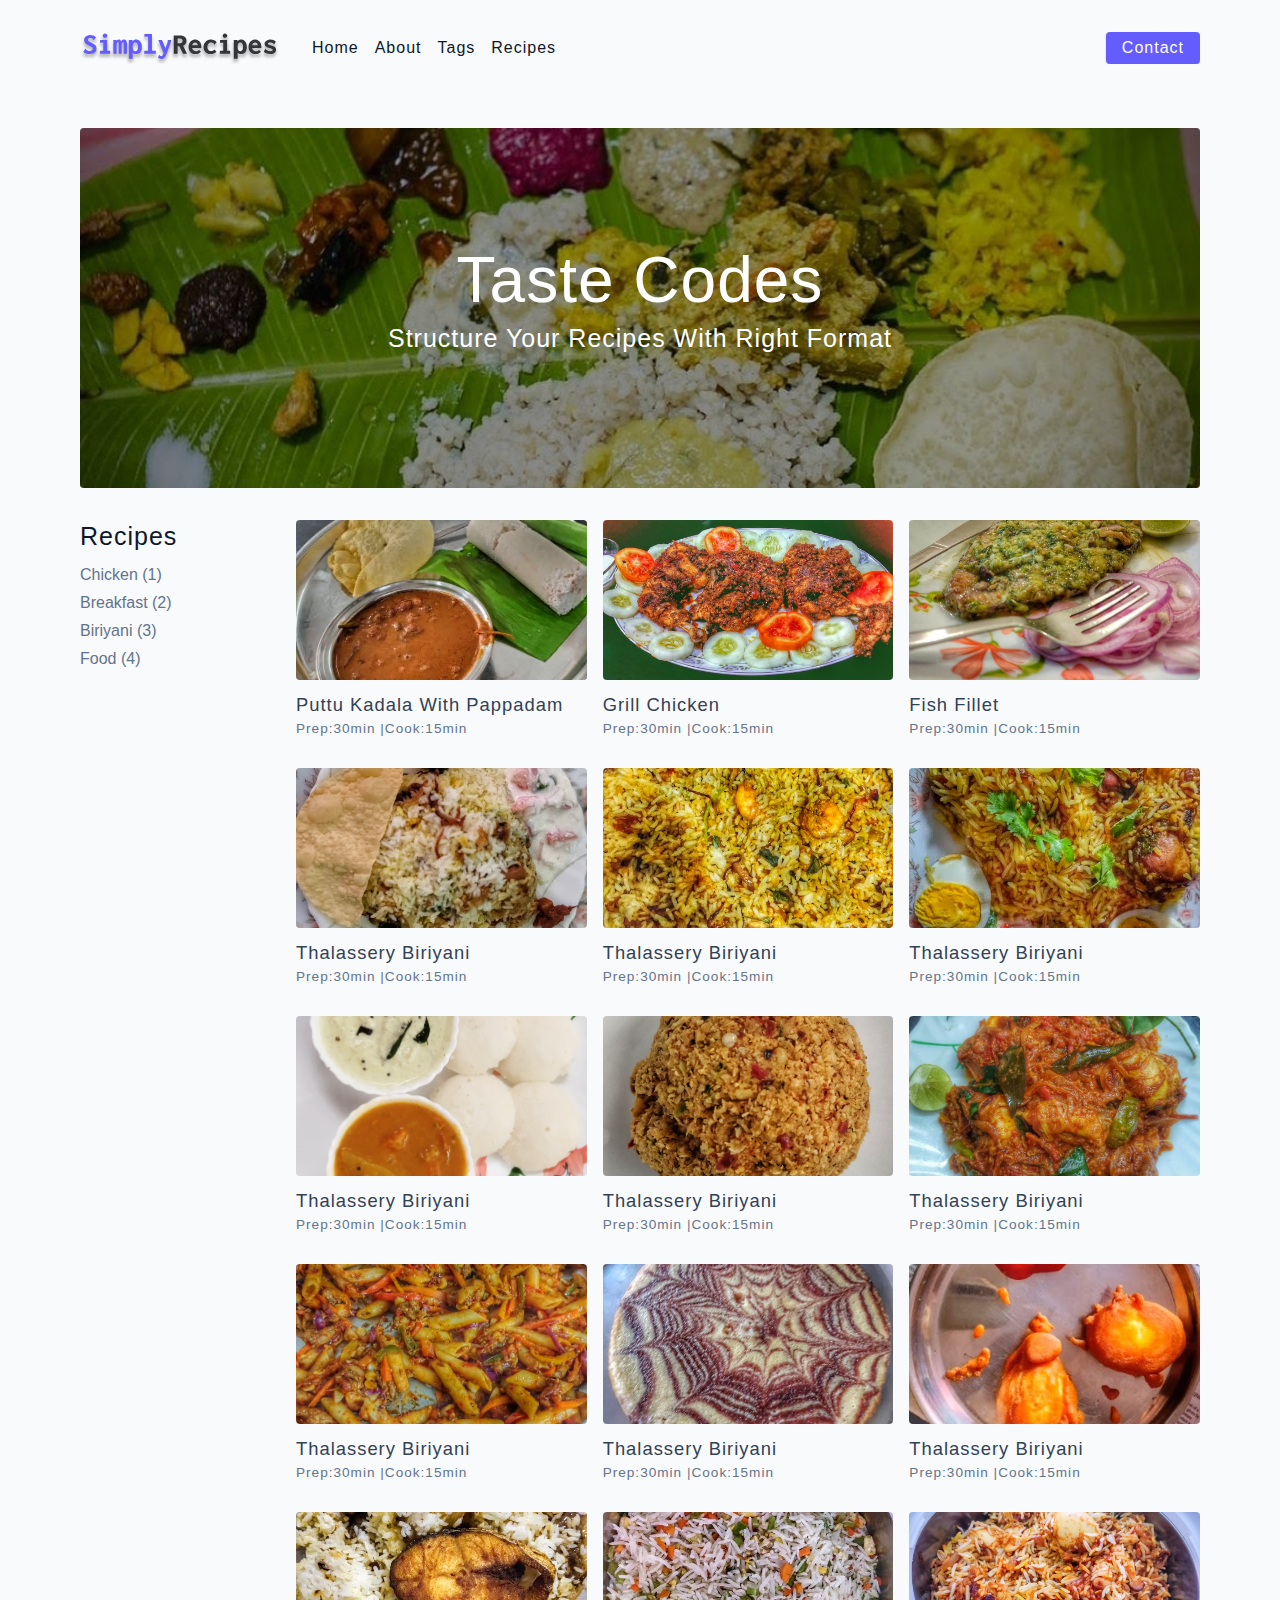
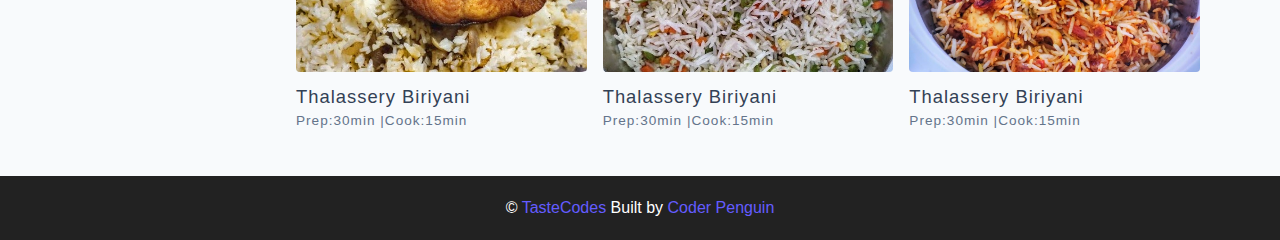
==== index.html @ 30516358 "complete" ====
<!DOCTYPE html>
<html lang="en">

<head>
    <meta charset="UTF-8" />
    <meta http-equiv="X-UA-Compatible" content="IE=edge" />
    <meta name="viewport" content="width=device-width, initial-scale=1.0" />
    <title>Taste Codes</title>
    <!-- favicon -->
    <link rel="shortcut icon" href="./assets/favicon1.ico" type="image/x-icon" />
    <!-- normalize -->
    <link rel="stylesheet" href="./css/normalize.css" />
    <!-- font-awesome -->
    <link rel="stylesheet" href="https://cdnjs.cloudflare.com/ajax/libs/font-awesome/5.14.0/css/all.min.css" />
    <!-- main css -->
    <link rel="stylesheet" href="./css/main.css" />
</head>

<body>
    <!-- nav  -->
    <nav class="navbar">
        <div class="nav-center">
            <div class="nav-header">
                <a href="index.html" class="nav-logo">
                    <img src="./assets/logo.svg" alt="simply recipes" />
                </a>
                <button class="nav-btn btn">
        <i class="fas fa-align-justify"></i>
      </button>
            </div>
            <div class="nav-links">
                <a href="index.html" class="nav-link"> home </a>
                <a href="about.html" class="nav-link"> about </a>
                <a href="tags.html" class="nav-link"> tags </a>
                <a href="recipes.html" class="nav-link"> recipes </a>

                <div class="nav-link contact-link">
                    <a href="contact.html" class="btn"> contact </a>
                </div>
            </div>
        </div>
    </nav>
    <!-- end of nav -->
    <!--main-->
    <main class="page">
        <!--header-->
        <header class="hero">
            <div class="hero-container">
                <div class="hero-text">
                    <h1>Taste Codes</h1>
                    <h4>Structure your recipes with right format</h4>
                </div>
            </div>
        </header>
        <!--end of header-->
        <!--recipes container-->
        <section class="recipes-container">
            <!--tags container-->
            <div class="tags-container">
                <h4>Recipes</h4>
                <div class="tags-list">
                    <a href="tag-template.html">Chicken (1)</a>
                    <a href="tag-template.html">breakfast (2)</a>
                    <a href="tag-template.html">Biriyani (3)</a>
                    <a href="tag-template.html">Food (4)</a>
                </div>
            </div>
            <!--end of tags container-->
            <!--recipes list-->
            <div class=" recipes-list ">
                <!--single recipes-->
                <a href="single-recipe.html" class="recipe">
                    <img src="./assets/recipes/puttu kadala.jpeg" class="img recipe-img" alt="" />
                    <h5>Puttu Kadala with Pappadam</h5>
                    <p>Prep:30min |Cook:15min
                    </p>
                </a>
                <!--end of single recipes-->
                <!--single recipes-->
                <a href="single-recipe.html" class="recipe">
                    <img src="./assets/recipes/grillchicken.jpeg" class="img recipe-img" alt="" />
                    <h5>Grill Chicken</h5>
                    <p>Prep:30min |Cook:15min
                    </p>
                    <!--single recipes-->
                    <a href="single-recipe.html" class="recipe">
                        <img src="./assets/recipes/fish fillet.jpeg" class="img recipe-img" alt="" />
                        <h5>Fish Fillet</h5>
                        <p>Prep:30min |Cook:15min
                        </p>
                    </a>
                    <!--end of single recipes-->
                    <!--single recipes-->
                    <a href="single-recipe.html" class="recipe">
                        <img src="./assets/recipes/thalassery biriyani.jpeg" class="img recipe-img" alt="" />
                        <h5>Thalassery Biriyani
                        </h5>
                        <p>Prep:30min |Cook:15min
                        </p>
                    </a>
                    <!--end of single recipes-->
                    <!--single recipes-->
                    <a href="single-recipe.html" class="recipe">
                        <img src="./assets/recipes/prwans biriyani.jpeg" class="img recipe-img" alt="" />
                        <h5>Thalassery Biriyani
                        </h5>
                        <p>Prep:30min |Cook:15min
                        </p>
                    </a>
                    <!--end of single recipes-->
                    <!--single recipes-->
                    <a href="single-recipe.html" class="recipe">
                        <img src="./assets/recipes/hyderabadi biriyani.jpeg" class="img recipe-img" alt="" />
                        <h5>Thalassery Biriyani
                        </h5>
                        <p>Prep:30min |Cook:15min
                        </p>
                    </a>
                    <!--end of single recipes-->
                    <!--single recipes-->
                    <a href="single-recipe.html" class="recipe">
                        <img src="./assets/recipes/idli.jpeg" class="img recipe-img" alt="" />
                        <h5>Thalassery Biriyani
                        </h5>
                        <p>Prep:30min |Cook:15min
                        </p>
                    </a>
                    <!--end of single recipes-->
                    <!--single recipes-->
                    <a href="single-recipe.html" class="recipe">
                        <img src="./assets/recipes/chammanthi.jpeg" class="img recipe-img" alt="" />
                        <h5>Thalassery Biriyani
                        </h5>
                        <p>Prep:30min |Cook:15min
                        </p>
                    </a>
                    <!--end of single recipes-->
                    <!--single recipes-->
                    <a href="single-recipe.html" class="recipe">
                        <img src="./assets/recipes/chicken chukka.jpeg" class="img recipe-img" alt="" />
                        <h5>Thalassery Biriyani
                        </h5>
                        <p>Prep:30min |Cook:15min
                        </p>
                    </a>
                    <!--end of single recipes-->
                    <!--single recipes-->
                    <a href="single-recipe.html" class="recipe">
                        <img src="./assets/recipes/pasta.jpeg" class="img recipe-img" alt="" />
                        <h5>Thalassery Biriyani
                        </h5>
                        <p>Prep:30min |Cook:15min
                        </p>
                    </a>
                    <!--end of single recipes-->
                    <!--single recipes-->
                    <a href="single-recipe.html" class="recipe">
                        <img src="./assets/recipes/marble cake.jpeg" class="img recipe-img" alt="" />
                        <h5>Thalassery Biriyani
                        </h5>
                        <p>Prep:30min |Cook:15min
                        </p>
                    </a>
                    <!--end of single recipes-->
                    <!--single recipes-->
                    <a href="single-recipe.html" class="recipe">
                        <img src="./assets/recipes/mutta burji.jpeg" class="img recipe-img" alt="" />
                        <h5>Thalassery Biriyani
                        </h5>
                        <p>Prep:30min |Cook:15min
                        </p>
                    </a>
                    <!--end of single recipes-->
                    <!--single recipes-->
                    <a href="single-recipe.html" class="recipe">
                        <img src="./assets/recipes/fish biriyani.jpeg" class="img recipe-img" alt="" />
                        <h5>Thalassery Biriyani
                        </h5>
                        <p>Prep:30min |Cook:15min
                        </p>
                    </a>
                    <!--end of single recipes-->
                    <!--single recipes-->
                    <a href="single-recipe.html" class="recipe">
                        <img src="./assets/recipes/fried rice.jpeg" class="img recipe-img" alt="" />
                        <h5>Thalassery Biriyani
                        </h5>
                        <p>Prep:30min |Cook:15min
                        </p>
                    </a>
                    <!--end of single recipes-->
                    <!--single recipes-->
                    <a href="single-recipe.html" class="recipe">
                        <img src="./assets/recipes/egg biriyani.jpeg" class="img recipe-img" alt="" />
                        <h5>Thalassery Biriyani
                        </h5>
                        <p>Prep:30min |Cook:15min
                        </p>
                    </a>
                    <!--end of single recipes-->
            </div>
            <!--end of recipes list-->
        </section>
        <!--end of recipes container-->
    </main>
    <!--end of main-->
    <!--footer-->
    <footer class="page-footer ">
        <p>&copy;
            <span id="date "></span>
            <span class="footer-logo ">TasteCodes
                </span>Built by
            <a href="https://www.google.com/ ">Coder Penguin</p>
    </footer>
    <script src=" ./js/app.js ">
    </script>
</body>

</html>
---- css/main.css ----
*,
::after,
::before {
    box-sizing: border-box;
}


/* fonts */

@import url('https://fonts.googleapis.com/css2?family=Roboto:wght@400;500;600&family=Montserrat&display=swap');
html {
    font-size: 100%;
}


/*16px*/

:root {
    /* colors */
    --primary-100: #e2e0ff;
    --primary-200: #c1beff;
    --primary-300: #a29dff;
    --primary-400: #837dff;
    --primary-500: #645cff;
    --primary-600: #504acc;
    --primary-700: #3c3799;
    --primary-800: #282566;
    --primary-900: #141233;
    /* grey */
    --grey-50: #f8fafc;
    --grey-100: #f1f5f9;
    --grey-200: #e2e8f0;
    --grey-300: #cbd5e1;
    --grey-400: #94a3b8;
    --grey-500: #64748b;
    --grey-600: #475569;
    --grey-700: #334155;
    --grey-800: #1e293b;
    --grey-900: #0f172a;
    /* rest of the colors */
    --black: #222;
    --white: #fff;
    --red-light: #f8d7da;
    --red-dark: #842029;
    --green-light: #d1e7dd;
    --green-dark: #0f5132;
    /* fonts  */
    --headingFont: 'Roboto', sans-serif;
    --bodyFont: 'Nunito', sans-serif;
    --smallText: 0.7em;
    /* rest of the vars */
    --backgroundColor: var(--grey-50);
    --textColor: var(--grey-900);
    --borderRadius: 0.25rem;
    --letterSpacing: 1px;
    --transition: 0.3s ease-in-out all;
    --max-width: 1120px;
    --fixed-width: 600px;
    /* box shadow*/
    --shadow-1: 0 1px 3px 0 rgba(0, 0, 0, 0.1), 0 1px 2px 0 rgba(0, 0, 0, 0.06);
    --shadow-2: 0 4px 6px -1px rgba(0, 0, 0, 0.1), 0 2px 4px -1px rgba(0, 0, 0, 0.06);
    --shadow-3: 0 10px 15px -3px rgba(0, 0, 0, 0.1), 0 4px 6px -2px rgba(0, 0, 0, 0.05);
    --shadow-4: 0 20px 25px -5px rgba(0, 0, 0, 0.1), 0 10px 10px -5px rgba(0, 0, 0, 0.04);
}

body {
    background: var(--backgroundColor);
    font-family: var(--bodyFont);
    font-weight: 400;
    line-height: 1.75;
    color: var(--textColor);
}

p {
    margin-top: 0;
    margin-bottom: 1.5rem;
    max-width: 40em;
}

h1,
h2,
h3,
h4,
h5 {
    margin: 0;
    margin-bottom: 1.38rem;
    font-family: var(--headingFont);
    font-weight: 400;
    line-height: 1.3;
    text-transform: capitalize;
    letter-spacing: var(--letterSpacing);
}

h1 {
    margin-top: 0;
    font-size: 3.052rem;
}

h2 {
    font-size: 2.441rem;
}

h3 {
    font-size: 1.953rem;
}

h4 {
    font-size: 1.563rem;
}

h5 {
    font-size: 1.25rem;
}

small,
.text-small {
    font-size: var(--smallText);
}

a {
    text-decoration: none;
}

ul {
    list-style-type: none;
    padding: 0;
}

.img {
    width: 100%;
    display: block;
    object-fit: cover;
}


/* buttons */

.btn {
    cursor: pointer;
    color: var(--white);
    background: var(--primary-500);
    border: transparent;
    border-radius: var(--borderRadius);
    letter-spacing: var(--letterSpacing);
    padding: 0.375rem 0.75rem;
    box-shadow: var(--shadow-1);
    transition: var(--transtion);
    text-transform: capitalize;
    display: inline-block;
}

.btn:hover {
    background: var(--primary-700);
    box-shadow: var(--shadow-3);
}

.btn-hipster {
    color: var(--primary-500);
    background: var(--primary-200);
}

.btn-hipster:hover {
    color: var(--primary-200);
    background: var(--primary-700);
}

.btn-block {
    width: 100%;
}


/* alerts */

.alert {
    padding: 0.375rem 0.75rem;
    margin-bottom: 1rem;
    border-color: transparent;
    border-radius: var(--borderRadius);
}

.alert-danger {
    color: var(--red-dark);
    background: var(--red-light);
}

.alert-success {
    color: var(--green-dark);
    background: var(--green-light);
}


/* form */

.form {
    width: 90vw;
    max-width: var(--fixed-width);
    background: var(--white);
    border-radius: var(--borderRadius);
    box-shadow: var(--shadow-2);
    padding: 2rem 2.5rem;
    margin: 3rem auto;
}

.form-label {
    display: block;
    font-size: var(--smallText);
    margin-bottom: 0.5rem;
    text-transform: capitalize;
    letter-spacing: var(--letterSpacing);
}

.form-input,
.form-textarea {
    width: 100%;
    padding: 0.375rem 0.75rem;
    border-radius: var(--borderRadius);
    background: var(--backgroundColor);
    border: 1px solid var(--grey-200);
}

.form-row {
    margin-bottom: 1rem;
}

.form-textarea {
    height: 7rem;
}

::placeholder {
    font-family: inherit;
    color: var(--grey-400);
}

.form-alert {
    color: var(--red-dark);
    letter-spacing: var(--letterSpacing);
    text-transform: capitalize;
}


/* alert */

@keyframes spinner {
    to {
        transform: rotate(360deg);
    }
}

.loading {
    width: 6rem;
    height: 6rem;
    border: 5px solid var(--grey-400);
    border-radius: 50%;
    border-top-color: var(--primary-500);
    animation: spinner 0.6s linear infinite;
}

.loading {
    margin: 0 auto;
}


/* title */

.title {
    text-align: center;
}

.title-underline {
    background: var(--primary-500);
    width: 7rem;
    height: 0.25rem;
    margin: 0 auto;
    margin-top: -1rem;
}


/*
=============== 
Navbar
===============
*/

.navbar {
    display: flex;
    align-items: center;
    justify-content: center;
}

.nav-center {
    width: 90vw;
    max-width: var(--max-width);
}

.nav-header {
    height: 6rem;
    display: flex;
    justify-content: space-between;
    align-items: center;
}

.nav-header img {
    width: 200px;
}

.nav-logo {
    display: flex;
    align-items: flex-end;
}

.nav-btn {
    padding: 0.15rem 0.75rem;
}

.nav-btn i {
    font-size: 1.25rem;
}

.nav-links {
    height: 0;
    overflow: hidden;
    display: flex;
    flex-direction: column;
    transition: var(--transition);
}

.show-links {
    height: 23.9375rem;
}

.nav-link {
    display: block;
    text-align: center;
    font-size: 1.25rem;
    text-transform: capitalize;
    color: var(--grey-900);
    letter-spacing: var(--letterSpacing);
    padding: 1rem 0;
    border-top: 1px solid var(--grey-500);
    transition: var(--transition);
}

.nav-link:hover {
    color: var(--primary-500);
}

.contact-link a {
    padding: 0.15rem 1rem;
}

@media screen and (min-width: 992px) {
    .navbar {
        height: 6rem;
    }
    .nav-center {
        display: flex;
        align-items: center;
    }
    .nav-header {
        padding: 0;
        margin-right: 2rem;
        height: auto;
    }
    .nav-btn {
        display: none;
    }
    .nav-links {
        height: auto !important;
        flex-direction: row;
        align-items: center;
        width: 100%;
    }
    .nav-link {
        padding: 0;
        border-top: none;
        margin-right: 1rem;
        font-size: 1rem;
    }
    .contact-link {
        margin-right: 0;
        margin-left: auto;
    }
}


/*
=============== 
Page
===============
*/

.page {
    width: 90vw;
    max-width: var(--max-width);
    margin: 0 auto;
}

.page {
    padding-top: 2rem;
    min-height: calc(100vh - (6rem + 4rem));
}


/*
=============== 
Footer
===============
*/

.page-footer {
    text-align: center;
    height: 4rem;
    display: flex;
    align-items: center;
    justify-content: center;
    background: var(--black);
    color: var(--white);
}

.page-footer h5 {
    margin-top: 0;
    margin-bottom: 0;
}

.page-footer p {
    margin-bottom: 0;
}

.page-footer .footer-logo,
.page-footer a {
    color: var(--primary-500);
}


/*
=============== 
Hero
===============
*/

.hero {
    height: 40vh;
    position: relative;
    margin-bottom: 2rem;
    background: url('../assets/kerala\ sdaya1.jpg') center/cover no-repeat;
    border-radius: var(--borderRadius);
}

.hero-container {
    position: absolute;
    top: 0;
    left: 0;
    width: 100%;
    height: 100%;
    display: flex;
    align-items: center;
    justify-content: center;
    background: rgba(0, 0, 0, 0.4);
    border-radius: var(--borderRadius);
}

.hero-text {
    color: var(--white);
    text-align: center;
}

@media only screen and (min-width: 768px) {
    .hero-text h1 {
        font-size: 4rem;
        margin-bottom: 0;
    }
}


/*
=============== 
Recipes 
===============
*/

.recipes-container {
    display: grid;
    gap: 2rem 1rem;
}

.recipes-list {
    display: grid;
    gap: 2rem 1rem;
    padding-bottom: 3rem;
}

.tags-container {
    order: 1;
    display: flex;
    flex-direction: column;
    padding-bottom: 3rem;
    /* background: blue; */
}

.tags-container h4 {
    margin-bottom: 0.5rem;
    font-weight: 500;
}

.tags-list {
    display: grid;
    grid-template-columns: 1fr 1fr 1fr;
}

.tags-list a {
    text-transform: capitalize;
    display: block;
    color: var(--grey-500);
    transition: var(--transition);
}

.tags-list a:hover {
    color: var(--primary-500);
}

.recipe {
    display: block;
}

.recipe-img {
    height: 15rem;
    border-radius: var(--borderRadius);
    margin-bottom: 1rem;
}

.recipe h5 {
    margin-bottom: 0;
    margin-top: 0.25rem;
    line-height: 1;
    color: var(--grey-700);
}

.recipe p {
    margin-bottom: 0;
    line-height: 1;
    color: var(--grey-500);
    margin-top: 0.5rem;
    letter-spacing: var(--letterSpacing);
}

@media screen and (min-width: 576px) {
    .recipes-list {
        grid-template-columns: 1fr 1fr;
    }
    .recipe-img {
        height: 10rem;
    }
}

@media screen and (min-width: 992px) {
    .recipes-container {
        grid-template-columns: 200px 1fr;
        gap: 1rem;
    }
    .recipes-list {
        grid-template-columns: 1fr 1fr;
    }
    .recipe p {
        font-size: 0.85rem;
    }
    .tags-container {
        order: 0;
        /* background: blue; */
    }
    .tags-list {
        display: grid;
        grid-template-columns: 1fr;
    }
}

@media screen and (min-width: 1200px) {
    .recipe h5 {
        font-size: 1.15rem;
    }
    .recipes-list {
        grid-template-columns: 1fr 1fr 1fr;
    }
}


/*
=============== 
Error
===============
*/

.error-page {
    text-align: center;
    padding-top: 5rem;
}

.error-page h1 {
    font-size: 9rem;
}


/*
=============== 
About Page
===============
*/

.about-page h2 {
    text-transform: none;
    font-weight: bold;
}

.about-page {
    display: grid;
    gap: 2rem 4rem;
    padding-bottom: 3rem;
}

.about-img {
    border-radius: var(--borderRadius);
    height: 300px;
}

@media screen and (min-width: 992px) {
    .about-page {
        grid-template-columns: 1fr 1fr;
        grid-template-rows: 400px;
        align-items: center;
    }
    .about-img {
        height: 100%;
    }
}

.featured-title {
    text-align: center;
}


/*
=============== 
Contact Page
===============
*/

.contact-form {
    width: 100%;
    margin: 0;
}

.contact-container {
    display: grid;
    gap: 2rem 3rem;
    padding-bottom: 3rem;
}

@media screen and (min-width: 992px) {
    .contact-container {
        grid-template-columns: 1fr 450px;
        align-items: center;
    }
}


/*
=============== 
Tags Page
===============
*/

.tags-wrapper {
    display: grid;
    gap: 2rem;
    padding-bottom: 3rem;
}

.tag {
    background: var(--grey-500);
    border-radius: var(--borderRadius);
    text-align: center;
    color: var(--white);
    transition: var(--transition);
    padding: 0.75rem 0;
}

.tag:hover {
    background: var(--primary-500);
}

.tag h5,
.tag p {
    margin-bottom: 0;
}

.tag h5 {
    font-weight: 600;
}

@media screen and (min-width: 576px) {
    .tags-wrapper {
        grid-template-columns: 1fr 1fr;
    }
}

@media screen and (min-width: 992px) {
    .tags-wrapper {
        grid-template-columns: 1fr 1fr 1fr;
    }
}


/*
=============== 
Recipe Template
===============
*/

.recipe-hero {
    display: grid;
    gap: 3rem;
}

.recipe-hero-img {
    height: 300px;
    border-radius: var(--borderRadius);
}

.recipe-info p {
    color: var(--grey-600);
}

.recipe-icons {
    display: grid;
    grid-template-columns: repeat(3, 1fr);
    gap: 1rem;
    margin: 2rem 0;
    text-align: center;
}

.recipe-icons i {
    font-size: 1.5rem;
    color: var(--primary-500);
}

.recipe-icons h5,
.recipe-icons p {
    margin-bottom: 0;
    font-size: 0.85em;
}

.recipe-icons p {
    color: var(--grey-600);
}

.recipe-tags {
    display: flex;
    align-items: center;
    flex-wrap: wrap;
    font-size: 0.7em;
    font-weight: 600;
}

.recipe-tags a {
    background: var(--primary-500);
    border-radius: var(--borderRadius);
    color: var(--white);
    padding: 0.05rem 0.5rem;
    margin: 0 0.25rem;
    text-transform: capitalize;
}

@media screen and (min-width: 992px) {
    .recipe-hero {
        grid-template-columns: 4fr 5fr;
        align-items: center;
    }
}

.recipe-content {
    padding: 3rem 0;
    display: grid;
    gap: 2rem 5rem;
}

@media screen and (min-width: 992px) {
    .recipe-content {
        grid-template-columns: 2fr 1fr;
    }
}

.single-instruction header {
    display: grid;
    grid-template-columns: auto 1fr;
    gap: 1.5rem;
    align-items: center;
}

.single-instruction header p {
    text-transform: uppercase;
    font-weight: 600;
    color: var(--primary-500);
    margin-bottom: 0;
}

.single-instruction>p {
    color: var(--grey-700);
}

.single-instruction header div {
    height: 2px;
    background: var(--grey-300);
}

.second-column {
    display: grid;
    row-gap: 2rem;
}

.single-ingredient {
    border-bottom: 2px solid var(--grey-300);
    padding-bottom: 0.75rem;
    color: var(--grey-700);
}

.single-tool {
    border-bottom: 2px solid var(--grey-300);
    padding-bottom: 0.75rem;
    color: var(--primary-500);
    text-transform: capitalize;
}
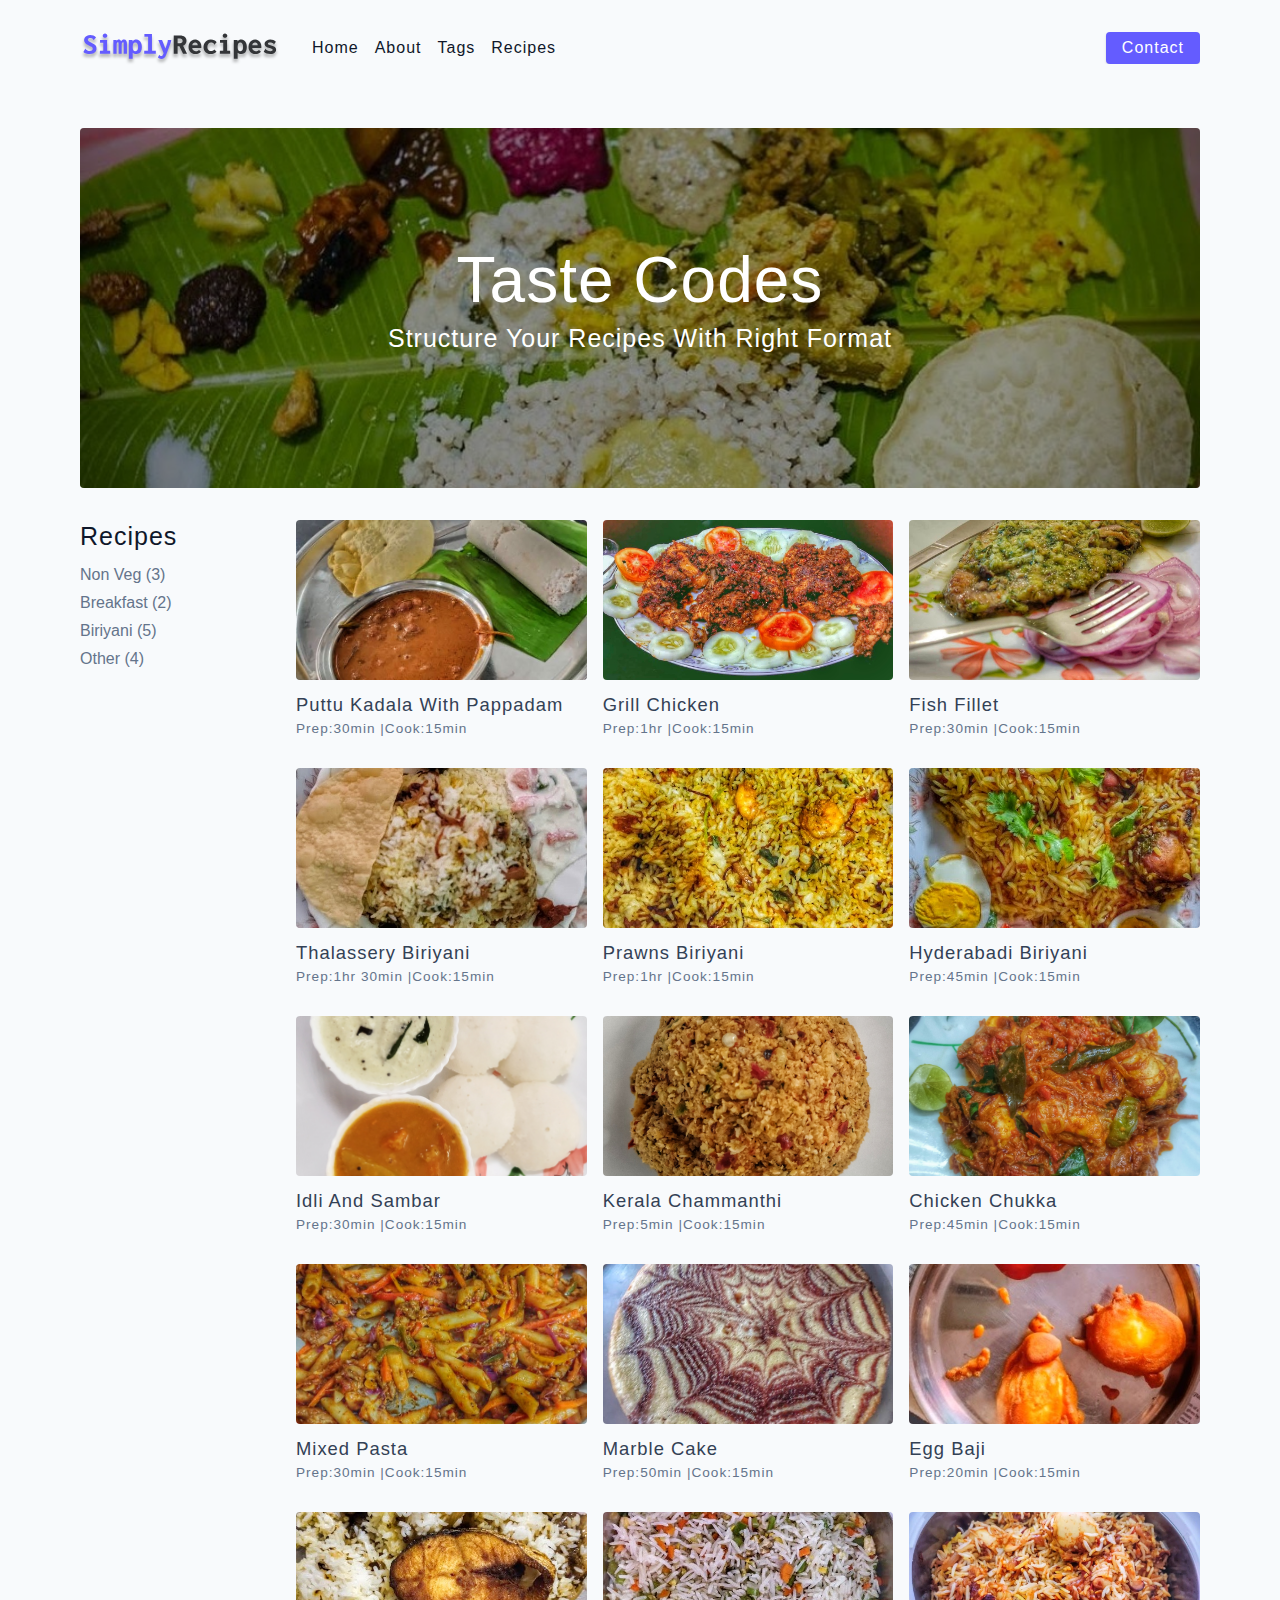
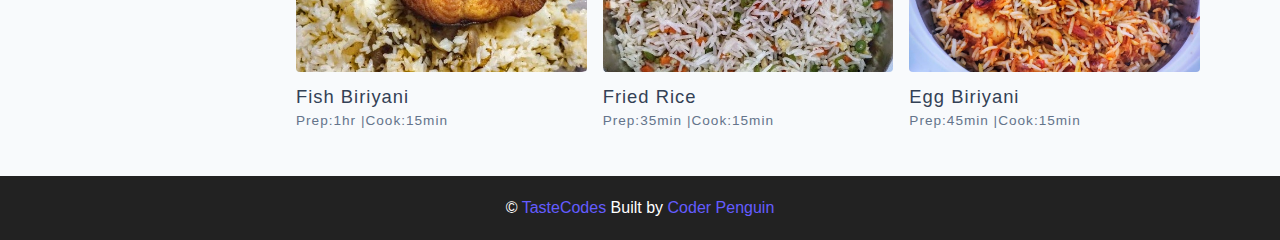
==== commit d92388a4: "initial commit" ====
--- a/index.html
+++ b/index.html
@@ -59,10 +59,10 @@
             <div class="tags-container">
                 <h4>Recipes</h4>
                 <div class="tags-list">
-                    <a href="tag-template.html">Chicken (1)</a>
-                    <a href="tag-template.html">breakfast (2)</a>
-                    <a href="tag-template.html">Biriyani (3)</a>
-                    <a href="tag-template.html">Food (4)</a>
+                    <a href="nonveg.html">Non Veg (3)</a>
+                    <a href="breakfast.html">breakfast (2)</a>
+                    <a href="biriyani.html">Biriyani (5)</a>
+                    <a href="other.html">Other (4)</a>
                 </div>
             </div>
             <!--end of tags container-->
@@ -80,7 +80,7 @@
                 <a href="single-recipe.html" class="recipe">
                     <img src="./assets/recipes/grillchicken.jpeg" class="img recipe-img" alt="" />
                     <h5>Grill Chicken</h5>
-                    <p>Prep:30min |Cook:15min
+                    <p>Prep:1hr |Cook:15min
                     </p>
                     <!--single recipes-->
                     <a href="single-recipe.html" class="recipe">
@@ -95,14 +95,59 @@
                         <img src="./assets/recipes/thalassery biriyani.jpeg" class="img recipe-img" alt="" />
                         <h5>Thalassery Biriyani
                         </h5>
+                        <p>Prep:1hr 30min |Cook:15min
+                        </p>
+                    </a>
+                    <!--end of single recipes-->
+                    <!--single recipes-->
+                    <a href="single-recipe.html" class="recipe">
+                        <img src="./assets/recipes/prwans biriyani.jpeg" class="img recipe-img" alt="" />
+                        <h5>Prawns Biriyani
+                        </h5>
+                        <p>Prep:1hr |Cook:15min
+                        </p>
+                    </a>
+                    <!--end of single recipes-->
+                    <!--single recipes-->
+                    <a href="single-recipe.html" class="recipe">
+                        <img src="./assets/recipes/hyderabadi biriyani.jpeg" class="img recipe-img" alt="" />
+                        <h5>Hyderabadi Biriyani
+                        </h5>
+                        <p>Prep:45min |Cook:15min
+                        </p>
+                    </a>
+                    <!--end of single recipes-->
+                    <!--single recipes-->
+                    <a href="single-recipe.html" class="recipe">
+                        <img src="./assets/recipes/idli.jpeg" class="img recipe-img" alt="" />
+                        <h5>Idli and Sambar
+                        </h5>
                         <p>Prep:30min |Cook:15min
                         </p>
                     </a>
                     <!--end of single recipes-->
                     <!--single recipes-->
                     <a href="single-recipe.html" class="recipe">
-                        <img src="./assets/recipes/prwans biriyani.jpeg" class="img recipe-img" alt="" />
-                        <h5>Thalassery Biriyani
+                        <img src="./assets/recipes/chammanthi.jpeg" class="img recipe-img" alt="" />
+                        <h5>Kerala Chammanthi
+                        </h5>
+                        <p>Prep:5min |Cook:15min
+                        </p>
+                    </a>
+                    <!--end of single recipes-->
+                    <!--single recipes-->
+                    <a href="single-recipe.html" class="recipe">
+                        <img src="./assets/recipes/chicken chukka.jpeg" class="img recipe-img" alt="" />
+                        <h5>Chicken Chukka
+                        </h5>
+                        <p>Prep:45min |Cook:15min
+                        </p>
+                    </a>
+                    <!--end of single recipes-->
+                    <!--single recipes-->
+                    <a href="single-recipe.html" class="recipe">
+                        <img src="./assets/recipes/pasta.jpeg" class="img recipe-img" alt="" />
+                        <h5>Mixed Pasta
                         </h5>
                         <p>Prep:30min |Cook:15min
                         </p>
@@ -110,91 +155,46 @@
                     <!--end of single recipes-->
                     <!--single recipes-->
                     <a href="single-recipe.html" class="recipe">
-                        <img src="./assets/recipes/hyderabadi biriyani.jpeg" class="img recipe-img" alt="" />
-                        <h5>Thalassery Biriyani
-                        </h5>
-                        <p>Prep:30min |Cook:15min
-                        </p>
-                    </a>
-                    <!--end of single recipes-->
-                    <!--single recipes-->
-                    <a href="single-recipe.html" class="recipe">
-                        <img src="./assets/recipes/idli.jpeg" class="img recipe-img" alt="" />
-                        <h5>Thalassery Biriyani
-                        </h5>
-                        <p>Prep:30min |Cook:15min
-                        </p>
-                    </a>
-                    <!--end of single recipes-->
-                    <!--single recipes-->
-                    <a href="single-recipe.html" class="recipe">
-                        <img src="./assets/recipes/chammanthi.jpeg" class="img recipe-img" alt="" />
-                        <h5>Thalassery Biriyani
-                        </h5>
-                        <p>Prep:30min |Cook:15min
-                        </p>
-                    </a>
-                    <!--end of single recipes-->
-                    <!--single recipes-->
-                    <a href="single-recipe.html" class="recipe">
-                        <img src="./assets/recipes/chicken chukka.jpeg" class="img recipe-img" alt="" />
-                        <h5>Thalassery Biriyani
-                        </h5>
-                        <p>Prep:30min |Cook:15min
-                        </p>
-                    </a>
-                    <!--end of single recipes-->
-                    <!--single recipes-->
-                    <a href="single-recipe.html" class="recipe">
-                        <img src="./assets/recipes/pasta.jpeg" class="img recipe-img" alt="" />
-                        <h5>Thalassery Biriyani
-                        </h5>
-                        <p>Prep:30min |Cook:15min
-                        </p>
-                    </a>
-                    <!--end of single recipes-->
-                    <!--single recipes-->
-                    <a href="single-recipe.html" class="recipe">
                         <img src="./assets/recipes/marble cake.jpeg" class="img recipe-img" alt="" />
-                        <h5>Thalassery Biriyani
-                        </h5>
-                        <p>Prep:30min |Cook:15min
+                        <h5>Marble Cake
+                        </h5>
+                        <p>Prep:50min |Cook:15min
                         </p>
                     </a>
                     <!--end of single recipes-->
                     <!--single recipes-->
                     <a href="single-recipe.html" class="recipe">
                         <img src="./assets/recipes/mutta burji.jpeg" class="img recipe-img" alt="" />
-                        <h5>Thalassery Biriyani
-                        </h5>
-                        <p>Prep:30min |Cook:15min
+                        <h5>Egg Baji
+                        </h5>
+                        <p>Prep:20min |Cook:15min
                         </p>
                     </a>
                     <!--end of single recipes-->
                     <!--single recipes-->
                     <a href="single-recipe.html" class="recipe">
                         <img src="./assets/recipes/fish biriyani.jpeg" class="img recipe-img" alt="" />
-                        <h5>Thalassery Biriyani
-                        </h5>
-                        <p>Prep:30min |Cook:15min
+                        <h5>Fish Biriyani
+                        </h5>
+                        <p>Prep:1hr |Cook:15min
                         </p>
                     </a>
                     <!--end of single recipes-->
                     <!--single recipes-->
                     <a href="single-recipe.html" class="recipe">
                         <img src="./assets/recipes/fried rice.jpeg" class="img recipe-img" alt="" />
-                        <h5>Thalassery Biriyani
-                        </h5>
-                        <p>Prep:30min |Cook:15min
+                        <h5>Fried Rice
+                        </h5>
+                        <p>Prep:35min |Cook:15min
                         </p>
                     </a>
                     <!--end of single recipes-->
                     <!--single recipes-->
                     <a href="single-recipe.html" class="recipe">
                         <img src="./assets/recipes/egg biriyani.jpeg" class="img recipe-img" alt="" />
-                        <h5>Thalassery Biriyani
-                        </h5>
-                        <p>Prep:30min |Cook:15min
+                        <h5>Egg Biriyani
+                        </h5>
+                        <p>Prep:45min |Cook:15min
                         </p>
                     </a>
                     <!--end of single recipes-->
